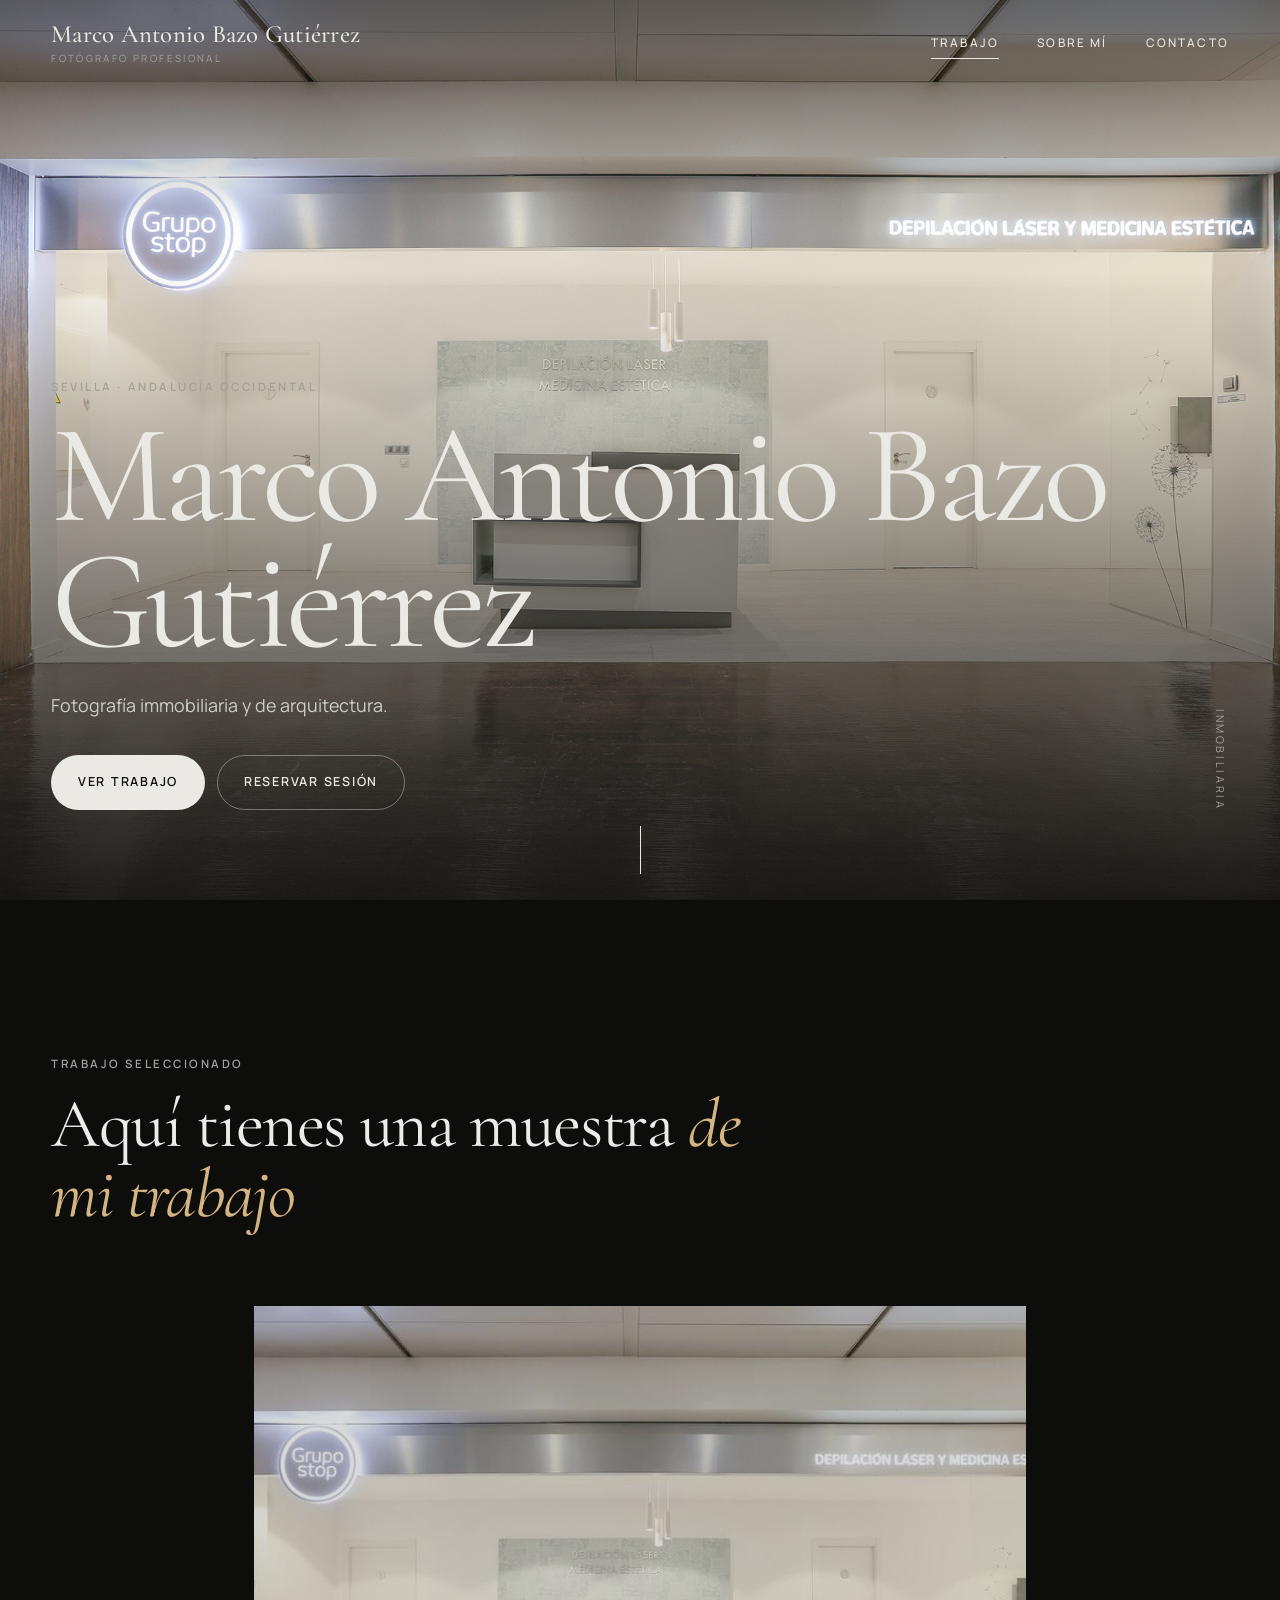
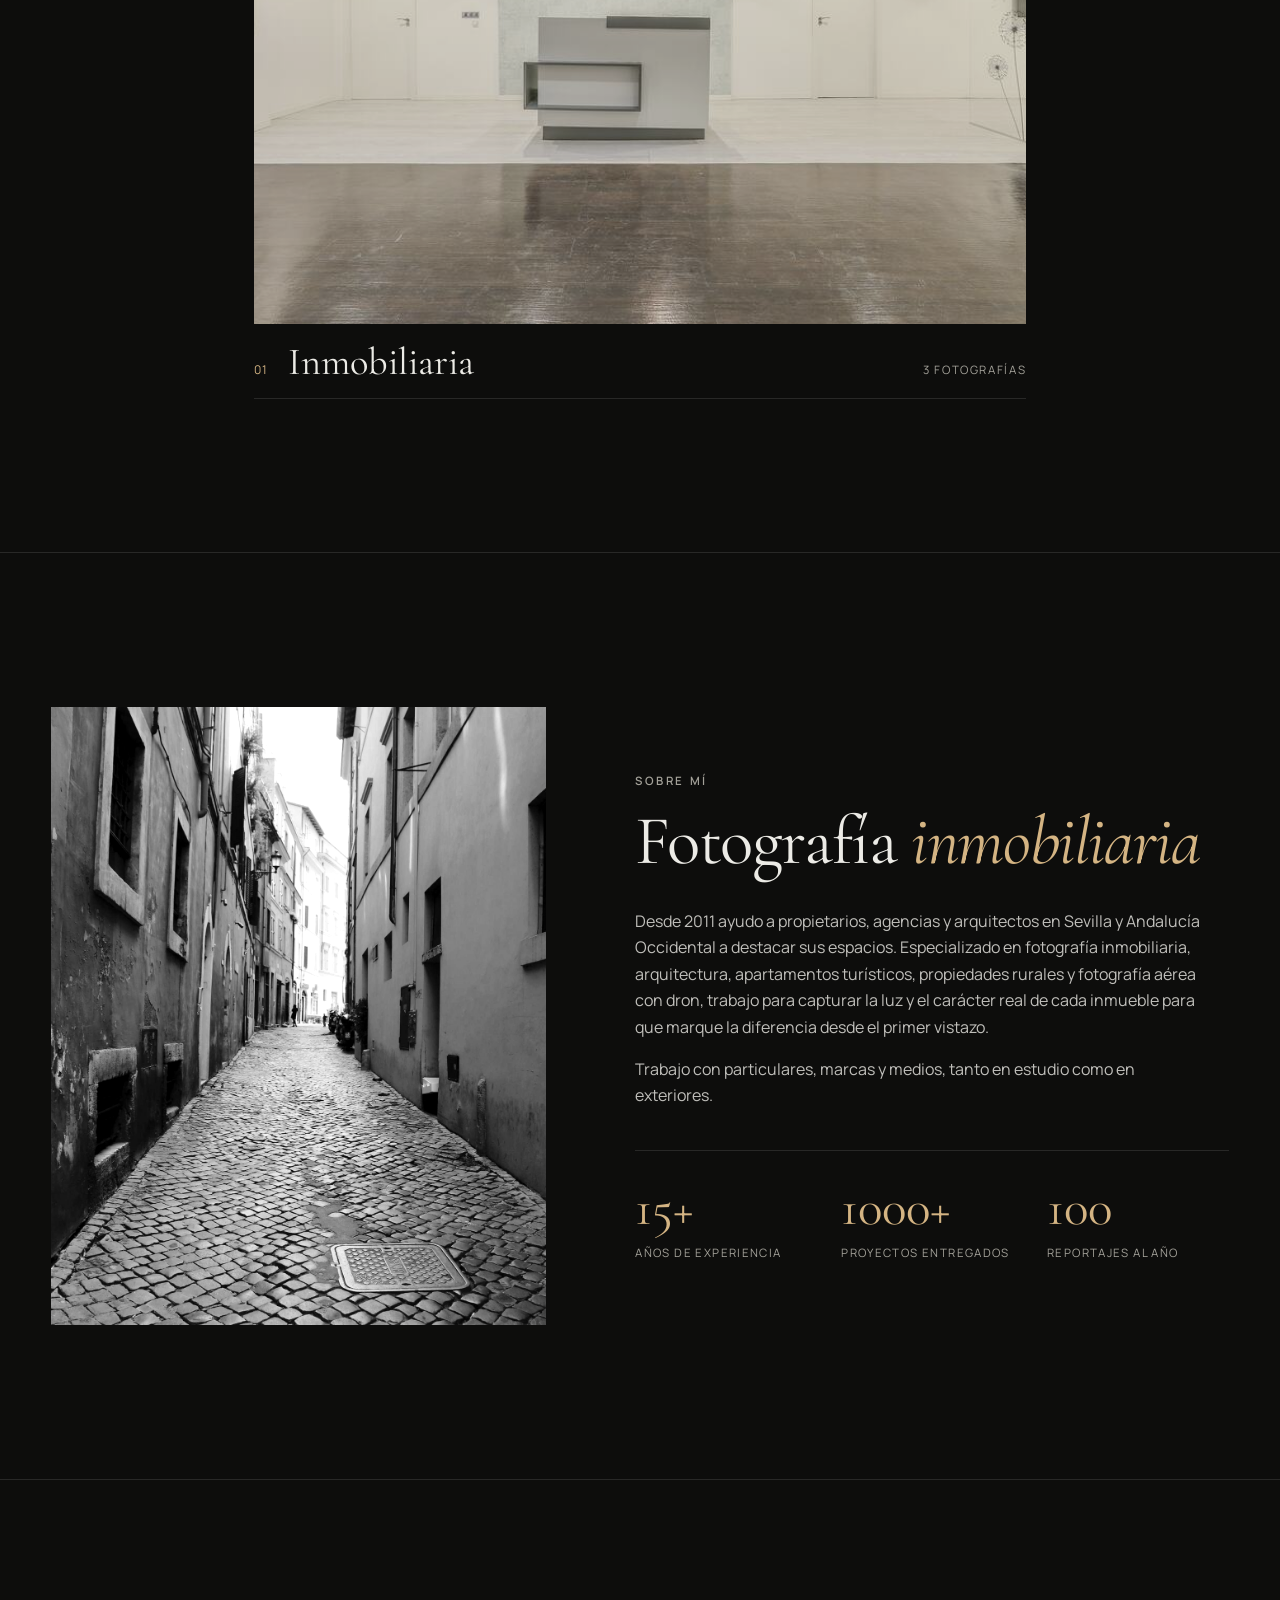
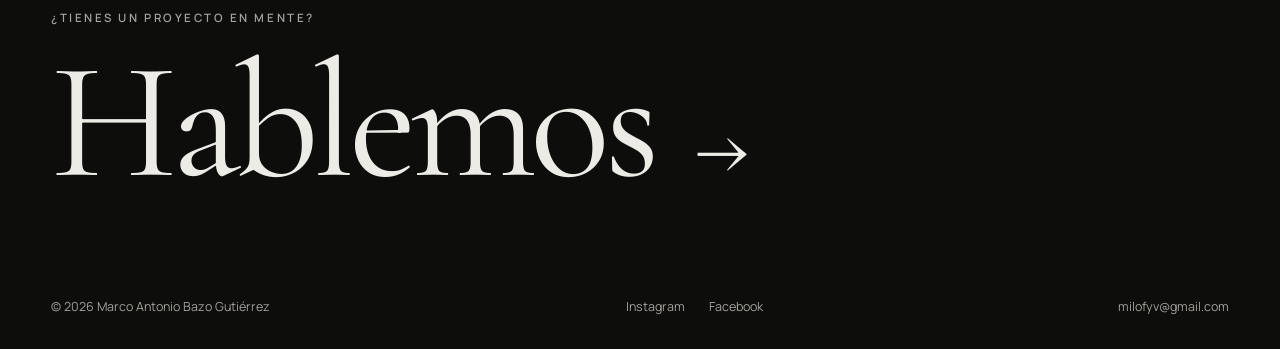
==== index.html @ 2cbc8926 "First commit" ====
<!doctype html>
<html lang="es">
<head>
  <meta charset="utf-8">
  <meta name="viewport" content="width=device-width, initial-scale=1">
  <title>Marco Antonio Bazo - Porfolio fotográfico</title>
  <meta name="description" content="Porfolio de fotografía profesional: inmobiliaria y arquitectura.">
  <link rel="preconnect" href="https://fonts.googleapis.com">
  <link rel="preconnect" href="https://fonts.gstatic.com" crossorigin>
  <link rel="stylesheet" href="https://fonts.googleapis.com/css2?family=Cormorant+Garamond:ital,wght@0,400;0,500;1,400&family=Manrope:wght@400;500;600&display=swap">
  <link rel="stylesheet" href="assets/css/styles.css">
  <script type="module" src="assets/js/home.js"></script>
</head>
<body class="page-home">
  <header class="site-header"></header>

  <main>
    <section class="hero">
      <div class="hero__slides" aria-hidden="true"></div>
      <div class="hero__content">
        <p class="eyebrow hero__location"></p>
        <h1 class="hero__title"></h1>
        <p class="hero__tagline"></p>
        <div class="hero__actions">
          <a class="btn btn--light" href="#trabajo">Ver trabajo</a>
          <a class="btn btn--ghost" href="contacto.html">Reservar sesión</a>
        </div>
      </div>
      <p class="hero__meta"></p>
      <a class="hero__scroll" href="#trabajo" aria-label="Bajar al trabajo"><span></span></a>
    </section>

    <section id="trabajo" class="section">
      <div class="section__head" data-reveal>
        <p class="eyebrow">Trabajo seleccionado</p>
        <h2 class="section__title">Aquí tienes una muestra <em>de mi trabajo</em></h2>
      </div>
      <div class="categories" aria-live="polite">
        <div class="skeleton"></div><div class="skeleton"></div><div class="skeleton"></div>
      </div>
    </section>

    <section id="sobre-mi" class="section about">
      <figure class="about__media" data-reveal><img alt="" loading="lazy"></figure>
      <div class="about__body" data-reveal>
        <p class="eyebrow">Sobre mí</p>
        <h2 class="section__title">Fotografía <em>inmobiliaria</em></h2>
        <div class="about__text"></div>
        <dl class="stats"></dl>
      </div>
    </section>
  </main>

  <footer class="site-footer"></footer>
</body>
</html>
---- assets/css/styles.css ----
/* ==========================================================================
   Porfolio fotográfico — estilos
   ========================================================================== */
:root {
  --bg: #0d0d0c;
  --surface: #161614;
  --text: #ecebe6;
  --muted: #a3a199;
  --line: rgba(236, 235, 230, 0.12);
  --accent: #d4b483;
  --accent-ink: #1a1408;
  --ok: #9cc59a;
  --error: #e59a8c;

  --serif: "Cormorant Garamond", Georgia, "Times New Roman", serif;
  --sans: "Manrope", system-ui, -apple-system, "Segoe UI", sans-serif;

  --gutter: clamp(16px, 4vw, 56px);
  --max: 1440px;
  --ease: cubic-bezier(0.22, 1, 0.36, 1);
}

*, *::before, *::after { box-sizing: border-box; }

html { scroll-behavior: smooth; -webkit-text-size-adjust: 100%; }

body {
  margin: 0;
  background: var(--bg);
  color: var(--text);
  font: 400 16px/1.65 var(--sans);
  -webkit-font-smoothing: antialiased;
  overflow-x: hidden;
}

/* Grano de película muy sutil sobre toda la página */
body::after {
  content: "";
  position: fixed;
  inset: 0;
  pointer-events: none;
  z-index: 100;
  opacity: 0.045;
  background-image: url("data:image/svg+xml,%3Csvg xmlns='http://www.w3.org/2000/svg' width='160' height='160'%3E%3Cfilter id='n'%3E%3CfeTurbulence type='fractalNoise' baseFrequency='.9' numOctaves='3' stitchTiles='stitch'/%3E%3C/filter%3E%3Crect width='100%25' height='100%25' filter='url(%23n)'/%3E%3C/svg%3E");
}

body.no-scroll, body.nav-open { overflow: hidden; }

/* Sin esto, cualquier "display" del CSS anula el atributo hidden (p. ej. el visor
   quedaría como capa invisible a pantalla completa bloqueando los clics). */
[hidden] { display: none !important; }

img { display: block; max-width: 100%; }
a { color: inherit; text-decoration: none; }
button { font: inherit; color: inherit; }
::selection { background: var(--accent); color: var(--accent-ink); }
:focus-visible { outline: 1px solid var(--accent); outline-offset: 4px; }
code { font-size: 0.9em; color: var(--accent); }

em { font-style: italic; color: var(--accent); }

.eyebrow {
  margin: 0 0 1rem;
  font-size: 0.72rem;
  font-weight: 600;
  letter-spacing: 0.22em;
  text-transform: uppercase;
  color: var(--muted);
}

/* ---------- Botones ---------- */
.btn {
  display: inline-flex;
  align-items: center;
  gap: 0.6em;
  padding: 1rem 1.6rem;
  border: 1px solid transparent;
  border-radius: 999px;
  font-size: 0.78rem;
  font-weight: 600;
  letter-spacing: 0.14em;
  text-transform: uppercase;
  cursor: pointer;
  transition: background 0.3s, color 0.3s, border-color 0.3s, transform 0.3s var(--ease);
}
.btn:hover { transform: translateY(-2px); }
.btn--light { background: var(--text); color: var(--bg); }
.btn--light:hover { background: var(--accent); }
.btn--ghost { border-color: rgba(236, 235, 230, 0.4); }
.btn--ghost:hover { border-color: var(--text); background: rgba(236, 235, 230, 0.08); }
.btn--accent { background: var(--accent); color: var(--accent-ink); }
.btn--accent:hover { background: var(--text); }
.btn:disabled { opacity: 0.5; pointer-events: none; }

/* ---------- Cabecera ---------- */
.site-header {
  position: fixed;
  inset: 0 0 auto;
  z-index: 50;
  display: flex;
  align-items: center;
  justify-content: space-between;
  padding: 1.4rem var(--gutter);
  transition: background 0.4s, padding 0.4s var(--ease), border-color 0.4s;
  border-bottom: 1px solid transparent;
}
.site-header.is-scrolled {
  padding-block: 0.9rem;
  background: rgba(13, 13, 12, 0.78);
  backdrop-filter: blur(14px);
  -webkit-backdrop-filter: blur(14px);
  border-color: var(--line);
}
.brand { display: flex; flex-direction: column; line-height: 1.1; position: relative; z-index: 2; }
.brand__name { font: 500 1.55rem/1 var(--serif); letter-spacing: 0.01em; }
.brand__role { font-size: 0.62rem; letter-spacing: 0.24em; text-transform: uppercase; color: var(--muted); margin-top: 0.35rem; }

.site-nav { display: flex; gap: 2.4rem; }
.site-nav a {
  position: relative;
  font-size: 0.74rem;
  font-weight: 500;
  letter-spacing: 0.18em;
  text-transform: uppercase;
  padding-block: 0.4rem;
}
.site-nav a::after {
  content: "";
  position: absolute;
  left: 0; right: 0; bottom: 0;
  height: 1px;
  background: currentColor;
  transform: scaleX(0);
  transform-origin: right;
  transition: transform 0.4s var(--ease);
}
.site-nav a:hover::after, .site-nav a[aria-current="page"]::after { transform: scaleX(1); transform-origin: left; }

.nav-toggle { display: none; }

@media (max-width: 760px) {
  .nav-toggle {
    display: grid;
    gap: 7px;
    position: relative;
    z-index: 2;
    width: 44px; height: 44px;
    place-content: center;
    background: none;
    border: 0;
    cursor: pointer;
  }
  .nav-toggle span { width: 26px; height: 1px; background: var(--text); transition: transform 0.4s var(--ease); }
  .nav-open .nav-toggle span:first-child { transform: translateY(4px) rotate(45deg); }
  .nav-open .nav-toggle span:last-child { transform: translateY(-4px) rotate(-45deg); }

  /* El desenfoque crea un bloque de referencia que limitaría el menú fijo al header. */
  .nav-open .site-header.is-scrolled {
    backdrop-filter: none;
    -webkit-backdrop-filter: none;
  }

  .site-nav {
    position: fixed;
    inset: 0;
    flex-direction: column;
    justify-content: center;
    gap: 1.2rem;
    padding: var(--gutter);
    background: var(--bg);
    opacity: 0;
    visibility: hidden;
    transition: opacity 0.4s, visibility 0.4s;
  }
  .site-nav a { font: 400 clamp(2.4rem, 11vw, 3.4rem)/1.1 var(--serif); letter-spacing: 0; text-transform: none; }
  .nav-open .site-nav { opacity: 1; visibility: visible; }
}

/* ---------- Hero ---------- */
.hero {
  position: relative;
  min-height: 100svh;
  display: flex;
  align-items: flex-end;
  padding: 8rem var(--gutter) clamp(5rem, 10vh, 7rem);
  overflow: hidden;
  isolation: isolate;
}
.hero__slides { position: absolute; inset: 0; z-index: -2; background: var(--surface); }
.hero__slides img {
  position: absolute;
  inset: 0;
  width: 100%;
  height: 100%;
  object-fit: cover;
  opacity: 0;
  transform: scale(1.08);
  transition: opacity 1.6s ease, transform 8s linear;
}
.hero__slides img.is-active { opacity: 1; transform: scale(1); }
.hero::after {
  content: "";
  position: absolute;
  inset: 0;
  z-index: -1;
  background:
    linear-gradient(180deg, rgba(13, 13, 12, 0.55) 0%, transparent 25%),
    linear-gradient(0deg, rgba(13, 13, 12, 0.92) 0%, rgba(13, 13, 12, 0.3) 45%, transparent 70%);
}
.hero__content { max-width: 1100px; animation: rise 1.2s var(--ease) both 0.2s; }
.hero__title {
  margin: 0;
  font: 400 clamp(3.4rem, 11vw, 10rem)/0.9 var(--serif);
  letter-spacing: -0.035em;
}
.hero__tagline {
  max-width: 34rem;
  margin: 1.6rem 0 2.2rem;
  font-size: clamp(1rem, 1.4vw, 1.15rem);
  color: rgba(236, 235, 230, 0.82);
}
.hero__actions { display: flex; flex-wrap: wrap; gap: 0.8rem; }
.hero__meta {
  position: absolute;
  right: var(--gutter);
  bottom: clamp(5rem, 10vh, 7rem);
  margin: 0;
  writing-mode: vertical-rl;
  font-size: 0.68rem;
  letter-spacing: 0.24em;
  text-transform: uppercase;
  color: var(--muted);
  white-space: pre;
}
.hero__scroll {
  position: absolute;
  left: 50%;
  bottom: 1.6rem;
  width: 1px;
  height: 48px;
  background: var(--line);
  overflow: hidden;
}
.hero__scroll span {
  position: absolute;
  inset: 0;
  background: var(--text);
  animation: scrollline 2.2s var(--ease) infinite;
}
@media (max-width: 760px) { .hero__meta { display: none; } }

@keyframes rise { from { opacity: 0; transform: translateY(40px); } }
@keyframes scrollline { 0% { transform: translateY(-100%); } 100% { transform: translateY(100%); } }

/* ---------- Secciones ---------- */
.section {
  max-width: var(--max);
  margin: 0 auto;
  padding: clamp(5rem, 12vw, 10rem) var(--gutter);
}
.section__head { max-width: 46rem; margin-bottom: clamp(3rem, 6vw, 5rem); }
.section__title {
  margin: 0;
  font: 400 clamp(2.4rem, 5.4vw, 4.6rem)/1.02 var(--serif);
  letter-spacing: -0.02em;
}

/* ---------- Tarjetas de categoría (rejilla editorial asimétrica) ---------- */
.categories {
  display: grid;
  grid-template-columns: repeat(12, 1fr);
  gap: clamp(2.5rem, 5vw, 4.5rem) clamp(1rem, 3vw, 3rem);
}
.category-card { grid-column: span 6; display: block; }
.category-card:nth-child(4n + 1) { grid-column: 1 / span 7; }
.category-card:nth-child(4n + 2) { grid-column: 9 / span 4; margin-top: clamp(4rem, 14vw, 12rem); }
.category-card:nth-child(4n + 3) { grid-column: 2 / span 5; }
.category-card:nth-child(4n + 4) { grid-column: 7 / span 6; margin-top: clamp(2rem, 8vw, 7rem); }
.category-card:last-child:nth-child(odd) { grid-column: 3 / span 8; }

.category-card__media {
  margin: 0;
  aspect-ratio: 4 / 5;
  overflow: hidden;
  background: var(--surface);
}
.category-card:nth-child(4n + 1) .category-card__media,
.category-card:last-child:nth-child(odd) .category-card__media { aspect-ratio: 5 / 4; }
.category-card__media img {
  width: 100%;
  height: 100%;
  object-fit: cover;
  filter: brightness(0.86) saturate(0.92);
  transform: scale(1.02);
  transition: transform 1.2s var(--ease), filter 0.8s;
}
.category-card:hover img { transform: scale(1.07); filter: brightness(1) saturate(1); }
.category-card__body {
  display: grid;
  grid-template-columns: auto minmax(0, 1fr) auto;
  align-items: baseline;
  gap: clamp(0.5rem, 2vw, 1.2rem);
  padding-top: 1.2rem;
  border-bottom: 1px solid var(--line);
  padding-bottom: 1rem;
}
.category-card__index { font-size: 0.75rem; letter-spacing: 0.12em; color: var(--accent); }
.category-card__title {
  margin: 0;
  font: 400 clamp(1.8rem, 3vw, 2.6rem)/1 var(--serif);
  overflow-wrap: anywhere;
  transition: transform 0.5s var(--ease);
}
.category-card:hover .category-card__title { transform: translateX(0.5rem); font-style: italic; }
.category-card__count { font-size: 0.72rem; letter-spacing: 0.14em; text-transform: uppercase; color: var(--muted); }

@media (max-width: 760px) {
  .categories { grid-template-columns: 1fr; }
  .category-card, .category-card:nth-child(n) { grid-column: auto; margin-top: 0; }
  .category-card:last-child:nth-child(odd) { grid-column: auto; }
  .category-card:nth-child(n) .category-card__media { aspect-ratio: 4 / 5; }
}

/* ---------- Sobre mí ---------- */
.about {
  display: grid;
  grid-template-columns: minmax(0, 5fr) minmax(0, 6fr);
  gap: clamp(2.5rem, 7vw, 7rem);
  align-items: center;
  border-top: 1px solid var(--line);
}
.about__media { margin: 0; aspect-ratio: 4 / 5; overflow: hidden; background: var(--surface); }
.about__media img { width: 100%; height: 100%; object-fit: cover; filter: grayscale(1) contrast(1.05); }
.about__text { margin: 2rem 0 2.6rem; color: rgba(236, 235, 230, 0.8); max-width: 36rem; }
.about__text p { margin: 0 0 1em; }
.stats { display: grid; grid-template-columns: repeat(3, 1fr); gap: 1.5rem; margin: 0; padding-top: 2rem; border-top: 1px solid var(--line); }
.stats div { display: flex; flex-direction: column-reverse; }
.stats dd { margin: 0; font: 400 clamp(2.4rem, 4vw, 3.4rem)/1 var(--serif); color: var(--accent); }
.stats dt { margin-top: 0.5rem; font-size: 0.72rem; letter-spacing: 0.12em; text-transform: uppercase; color: var(--muted); }

@media (max-width: 860px) {
  .about { grid-template-columns: 1fr; }
}

/* ---------- Página de galería ---------- */
.page-gallery main { padding-top: clamp(8rem, 16vw, 12rem); }
.back-link {
  display: inline-block;
  margin-bottom: 3rem;
  font-size: 0.74rem;
  letter-spacing: 0.16em;
  text-transform: uppercase;
  color: var(--muted);
  transition: color 0.3s;
}
.back-link:hover { color: var(--text); }
.gallery-head { margin-bottom: clamp(3rem, 7vw, 6rem); }
.gallery-head__title {
  margin: 0;
  font: 400 clamp(3.2rem, 10vw, 8.5rem)/0.92 var(--serif);
  letter-spacing: -0.035em;
  animation: rise 1s var(--ease) both;
}
.gallery-head__info {
  display: flex;
  flex-wrap: wrap;
  justify-content: space-between;
  align-items: flex-end;
  gap: 1rem 3rem;
  margin-top: 2rem;
  padding-top: 1.4rem;
  border-top: 1px solid var(--line);
}
.gallery-head__desc { margin: 0; max-width: 40rem; color: rgba(236, 235, 230, 0.8); }
.gallery-head__count { margin: 0; font-size: 0.72rem; letter-spacing: 0.16em; text-transform: uppercase; color: var(--muted); }

.masonry { columns: 3 280px; column-gap: clamp(0.75rem, 1.6vw, 1.5rem); }
.masonry__item {
  position: relative;
  display: block;
  width: 100%;
  margin: 0 0 clamp(0.75rem, 1.6vw, 1.5rem);
  padding: 0;
  border: 0;
  background: var(--surface);
  break-inside: avoid;
  cursor: zoom-in;
  overflow: hidden;
}
.masonry__item img {
  width: 100%;
  height: auto;
  opacity: 0;
  transition: opacity 0.8s ease, transform 1s var(--ease);
}
.masonry__item.is-loaded img { opacity: 1; }
.masonry__item::after {
  content: "";
  position: absolute;
  inset: 0;
  background: linear-gradient(0deg, rgba(13, 13, 12, 0.35), transparent 40%);
  opacity: 0;
  transition: opacity 0.5s;
}
.masonry__item:hover img { transform: scale(1.035); }
.masonry__item:hover::after { opacity: 1; }

.category-pager {
  display: flex;
  justify-content: space-between;
  gap: 2rem;
  margin-top: clamp(4rem, 10vw, 8rem);
  padding-top: 2rem;
  border-top: 1px solid var(--line);
}
.category-pager__link { display: flex; flex-direction: column; }
.category-pager__link--next { text-align: right; margin-left: auto; }
.category-pager__link .eyebrow { margin-bottom: 0.5rem; }
.category-pager__title { font: 400 clamp(1.8rem, 4vw, 3.2rem)/1 var(--serif); transition: color 0.3s; }
.category-pager__link:hover .category-pager__title { color: var(--accent); font-style: italic; }

/* ---------- Visor (lightbox) ---------- */
.lightbox {
  position: fixed;
  inset: 0;
  z-index: 200;
  display: grid;
  grid-template-rows: 1fr auto;
  background: rgba(8, 8, 7, 0.97);
  opacity: 0;
  transition: opacity 0.25s ease;
}
.lightbox.is-open { opacity: 1; }
.lightbox__stage { display: grid; place-items: center; padding: 4.5rem clamp(1rem, 7vw, 6rem) 0; min-height: 0; }
.lightbox__img {
  max-width: 100%;
  max-height: calc(100svh - 9rem);
  object-fit: contain;
  opacity: 0;
  transform: scale(0.985);
  transition: opacity 0.4s ease, transform 0.6s var(--ease);
}
.lightbox__img.is-loaded { opacity: 1; transform: none; }
.lightbox__bar {
  display: flex;
  gap: 1.5rem;
  justify-content: center;
  align-items: baseline;
  padding: 1.2rem var(--gutter) 1.6rem;
  font-size: 0.8rem;
  color: var(--muted);
}
.lightbox__counter { letter-spacing: 0.14em; color: var(--text); }
.lightbox__caption { font: italic 400 1.1rem/1.3 var(--serif); }
.lightbox__btn {
  position: absolute;
  width: 52px; height: 52px;
  border: 1px solid var(--line);
  border-radius: 50%;
  background: rgba(13, 13, 12, 0.5);
  font-size: 1.1rem;
  cursor: pointer;
  transition: background 0.3s, border-color 0.3s;
}
.lightbox__btn:hover { background: var(--text); color: var(--bg); border-color: var(--text); }
.lightbox__close { top: 1rem; right: var(--gutter); }
.lightbox__prev, .lightbox__next { top: 50%; transform: translateY(-50%); }
.lightbox__prev { left: var(--gutter); }
.lightbox__next { right: var(--gutter); }
@media (max-width: 760px) {
  .lightbox__prev, .lightbox__next { top: auto; bottom: 0.9rem; transform: none; width: 44px; height: 44px; }
  .lightbox__bar { padding-inline: 4.5rem; flex-direction: column; align-items: center; gap: 0.3rem; text-align: center; }
}

/* ---------- Contacto ---------- */
.page-contact main { padding-top: clamp(8rem, 16vw, 12rem); }
.contact { display: grid; grid-template-columns: minmax(0, 5fr) minmax(0, 6fr); gap: clamp(3rem, 8vw, 8rem); align-items: start; }
.contact__title {
  margin: 0;
  font: 400 clamp(3rem, 7.5vw, 6.5rem)/0.95 var(--serif);
  letter-spacing: -0.03em;
}
.contact__lead { margin: 1.8rem 0 3rem; max-width: 30rem; color: rgba(236, 235, 230, 0.8); }
.contact-info dl { margin: 0; display: grid; gap: 1.3rem; }
.contact-info dl div { display: grid; grid-template-columns: 7rem 1fr; gap: 1rem; padding-bottom: 1.3rem; border-bottom: 1px solid var(--line); }
.contact-info dt { font-size: 0.7rem; letter-spacing: 0.16em; text-transform: uppercase; color: var(--muted); padding-top: 0.2rem; }
.contact-info dd { margin: 0; overflow-wrap: anywhere; }
.contact-info a:hover { color: var(--accent); }
.contact-info__social { display: flex; flex-wrap: wrap; gap: 0.4rem 1.2rem; }
.availability { display: inline-flex; align-items: center; gap: 0.7rem; margin-top: 2rem; font-size: 0.85rem; }
.availability .dot { width: 8px; height: 8px; border-radius: 50%; background: var(--ok); box-shadow: 0 0 0 0 rgba(156, 197, 154, 0.6); animation: pulse 2s infinite; }
@keyframes pulse { 70% { box-shadow: 0 0 0 10px rgba(156, 197, 154, 0); } 100% { box-shadow: 0 0 0 0 rgba(156, 197, 154, 0); } }

.contact-form {
  display: grid;
  gap: 1.6rem;
  padding: clamp(1.5rem, 4vw, 3rem);
  background: var(--surface);
  border: 1px solid var(--line);
}
.field-row { display: grid; grid-template-columns: 1fr 1fr; gap: 1.6rem; }
.field { position: relative; }
.field input, .field select, .field textarea {
  width: 100%;
  padding: 1.6rem 0 0.6rem;
  border: 0;
  border-bottom: 1px solid rgba(236, 235, 230, 0.25);
  border-radius: 0;
  background: transparent;
  color: var(--text);
  font: inherit;
  color-scheme: dark;
  transition: border-color 0.3s;
  -webkit-appearance: none;
  appearance: none;
}
.field textarea { resize: vertical; min-height: 8rem; }
.field select { cursor: pointer; background: url("data:image/svg+xml,%3Csvg xmlns='http://www.w3.org/2000/svg' width='12' height='8'%3E%3Cpath d='M1 1l5 5 5-5' fill='none' stroke='%23a3a199'/%3E%3C/svg%3E") right 0.2rem bottom 1rem no-repeat; }
.field select option { background: var(--surface); }
.field input:focus, .field select:focus, .field textarea:focus { outline: none; border-color: var(--accent); }
.field label {
  position: absolute;
  left: 0;
  top: 1.6rem;
  color: var(--muted);
  pointer-events: none;
  transform-origin: left top;
  transition: transform 0.3s var(--ease), color 0.3s;
}
.field input:focus + label, .field input:not(:placeholder-shown) + label,
.field textarea:focus + label, .field textarea:not(:placeholder-shown) + label,
.field select:focus + label, .field select:valid + label,
.field input[type="date"] + label {
  transform: translateY(-1.4rem) scale(0.72);
  color: var(--accent);
  letter-spacing: 0.08em;
  text-transform: uppercase;
}
.contact-form .btn { justify-self: start; margin-top: 0.6rem; }
.hp { position: absolute; left: -9999px; }
.form-status { margin: 0; min-height: 1.5em; font-size: 0.9rem; }
.form-status--ok { color: var(--ok); }
.form-status--error { color: var(--error); }
.form-status--pending { color: var(--muted); }

@media (max-width: 860px) {
  .contact { grid-template-columns: 1fr; }
}
@media (max-width: 760px) {
  .masonry { columns: 2 220px; }
}
@media (max-width: 520px) {
  .masonry { columns: 1; }
  .field-row { grid-template-columns: 1fr; }
  .contact-info dl div { grid-template-columns: 1fr; gap: 0.2rem; }
}

/* ---------- Pie ---------- */
.site-footer {
  max-width: var(--max);
  margin: 0 auto;
  padding: clamp(4rem, 10vw, 8rem) var(--gutter) 2rem;
  border-top: 1px solid var(--line);
}
.footer__big {
  display: inline-flex;
  align-items: baseline;
  gap: 0.25em;
  font: 400 clamp(3.6rem, 13vw, 11rem)/0.95 var(--serif);
  letter-spacing: -0.04em;
  transition: color 0.4s;
}
.footer__big span { font-size: 0.5em; transition: transform 0.5s var(--ease); }
.footer__big:hover { color: var(--accent); font-style: italic; }
.footer__big:hover span { transform: translateX(0.3em); }
.footer__bar {
  display: flex;
  flex-wrap: wrap;
  justify-content: space-between;
  gap: 1rem 2rem;
  margin-top: clamp(3rem, 8vw, 6rem);
  font-size: 0.78rem;
  color: var(--muted);
}
.footer__social { display: flex; gap: 1.5rem; }
.footer__bar a:hover { color: var(--text); }
.page-contact .footer__cta { display: none; }
.page-contact .footer__bar { margin-top: 0; }

/* ---------- Estados ---------- */
.skeleton {
  aspect-ratio: 4 / 5;
  background: linear-gradient(100deg, var(--surface) 30%, #1f1f1c 50%, var(--surface) 70%) 0 0 / 300% 100%;
  animation: shimmer 1.6s linear infinite;
  grid-column: span 4;
  margin-bottom: 1rem;
}
@keyframes shimmer { to { background-position: -150% 0; } }
.notice {
  grid-column: 1 / -1;
  padding: 2rem;
  border: 1px dashed var(--line);
  color: var(--muted);
}
.notice p { margin: 0 0 0.6rem; }
.notice strong { color: var(--text); }
.notice a { color: var(--accent); }
.notice__detail { font-family: ui-monospace, monospace; font-size: 0.8rem; opacity: 0.7; }

/* ---------- Animación de entrada ---------- */
[data-reveal] { opacity: 0; transform: translateY(32px); transition: opacity 1s var(--ease), transform 1s var(--ease); }
[data-reveal].is-visible { opacity: 1; transform: none; }
.masonry [data-reveal]:nth-child(3n + 2) { transition-delay: 0.08s; }
.masonry [data-reveal]:nth-child(3n + 3) { transition-delay: 0.16s; }

@media (prefers-reduced-motion: reduce) {
  *, *::before, *::after { animation: none !important; transition: none !important; scroll-behavior: auto !important; }
  [data-reveal] { opacity: 1; transform: none; }
}

/* ---------- Vídeos (YouTube) ---------- */
.masonry__item--video img { aspect-ratio: 16 / 9; object-fit: cover; }
.masonry__item--video::after { opacity: 1; background: linear-gradient(0deg, rgba(13, 13, 12, 0.75), transparent 55%); }
.masonry__play {
  position: absolute;
  top: 50%;
  left: 50%;
  z-index: 1;
  width: 64px;
  height: 64px;
  border: 1px solid rgba(236, 235, 230, 0.7);
  border-radius: 50%;
  background: rgba(13, 13, 12, 0.35);
  backdrop-filter: blur(6px);
  -webkit-backdrop-filter: blur(6px);
  transform: translate(-50%, -50%);
  transition: background 0.4s, border-color 0.4s, transform 0.5s var(--ease);
}
.masonry__play::before {
  content: "";
  position: absolute;
  top: 50%;
  left: 54%;
  border-style: solid;
  border-width: 8px 0 8px 13px;
  border-color: transparent transparent transparent var(--text);
  transform: translate(-50%, -50%);
}
.masonry__item--video:hover .masonry__play { background: var(--accent); border-color: var(--accent); transform: translate(-50%, -50%) scale(1.08); }
.masonry__item--video:hover .masonry__play::before { border-left-color: var(--accent-ink); }
.masonry__label {
  position: absolute;
  left: 1rem;
  right: 1rem;
  bottom: 0.9rem;
  z-index: 1;
  font: italic 400 1.15rem/1.2 var(--serif);
  text-align: left;
}

.lightbox__video { width: min(100%, calc((100svh - 9rem) * 16 / 9)); aspect-ratio: 16 / 9; }
.lightbox__video iframe { width: 100%; height: 100%; border: 0; background: #000; }
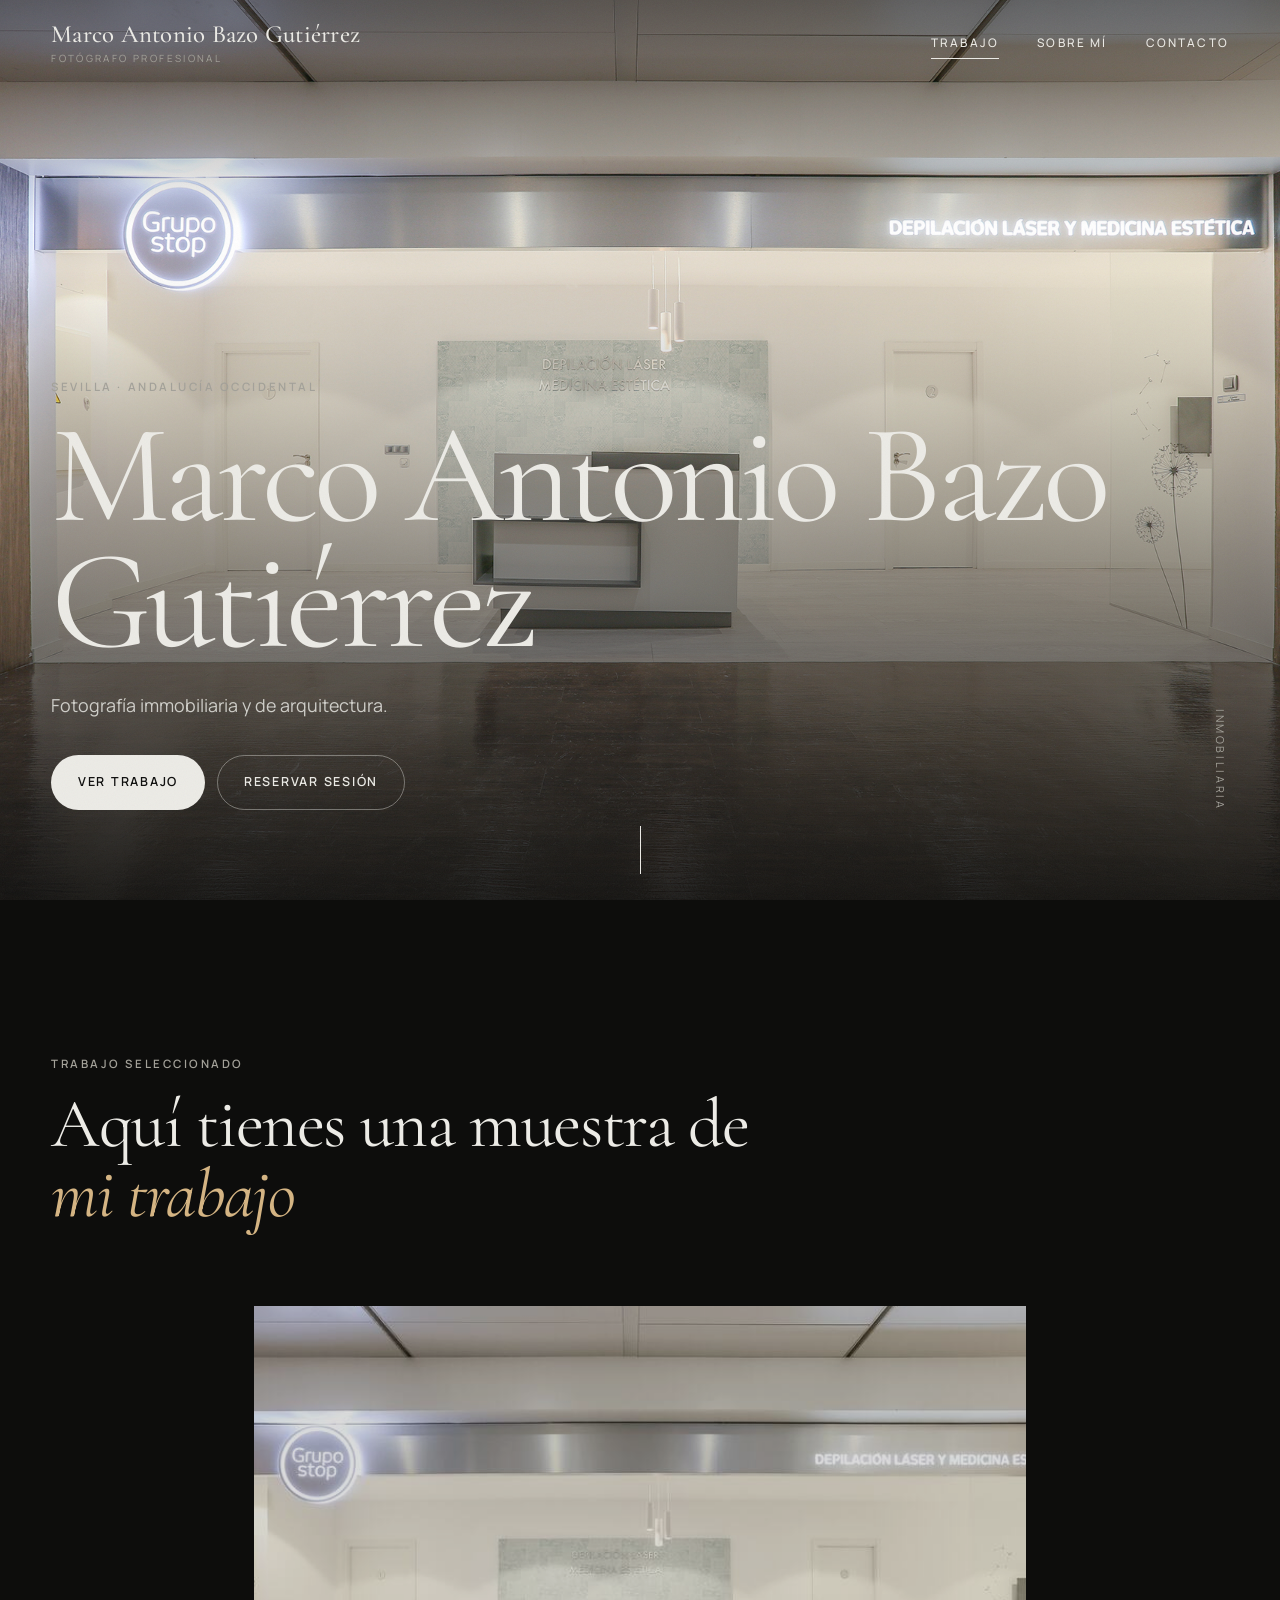
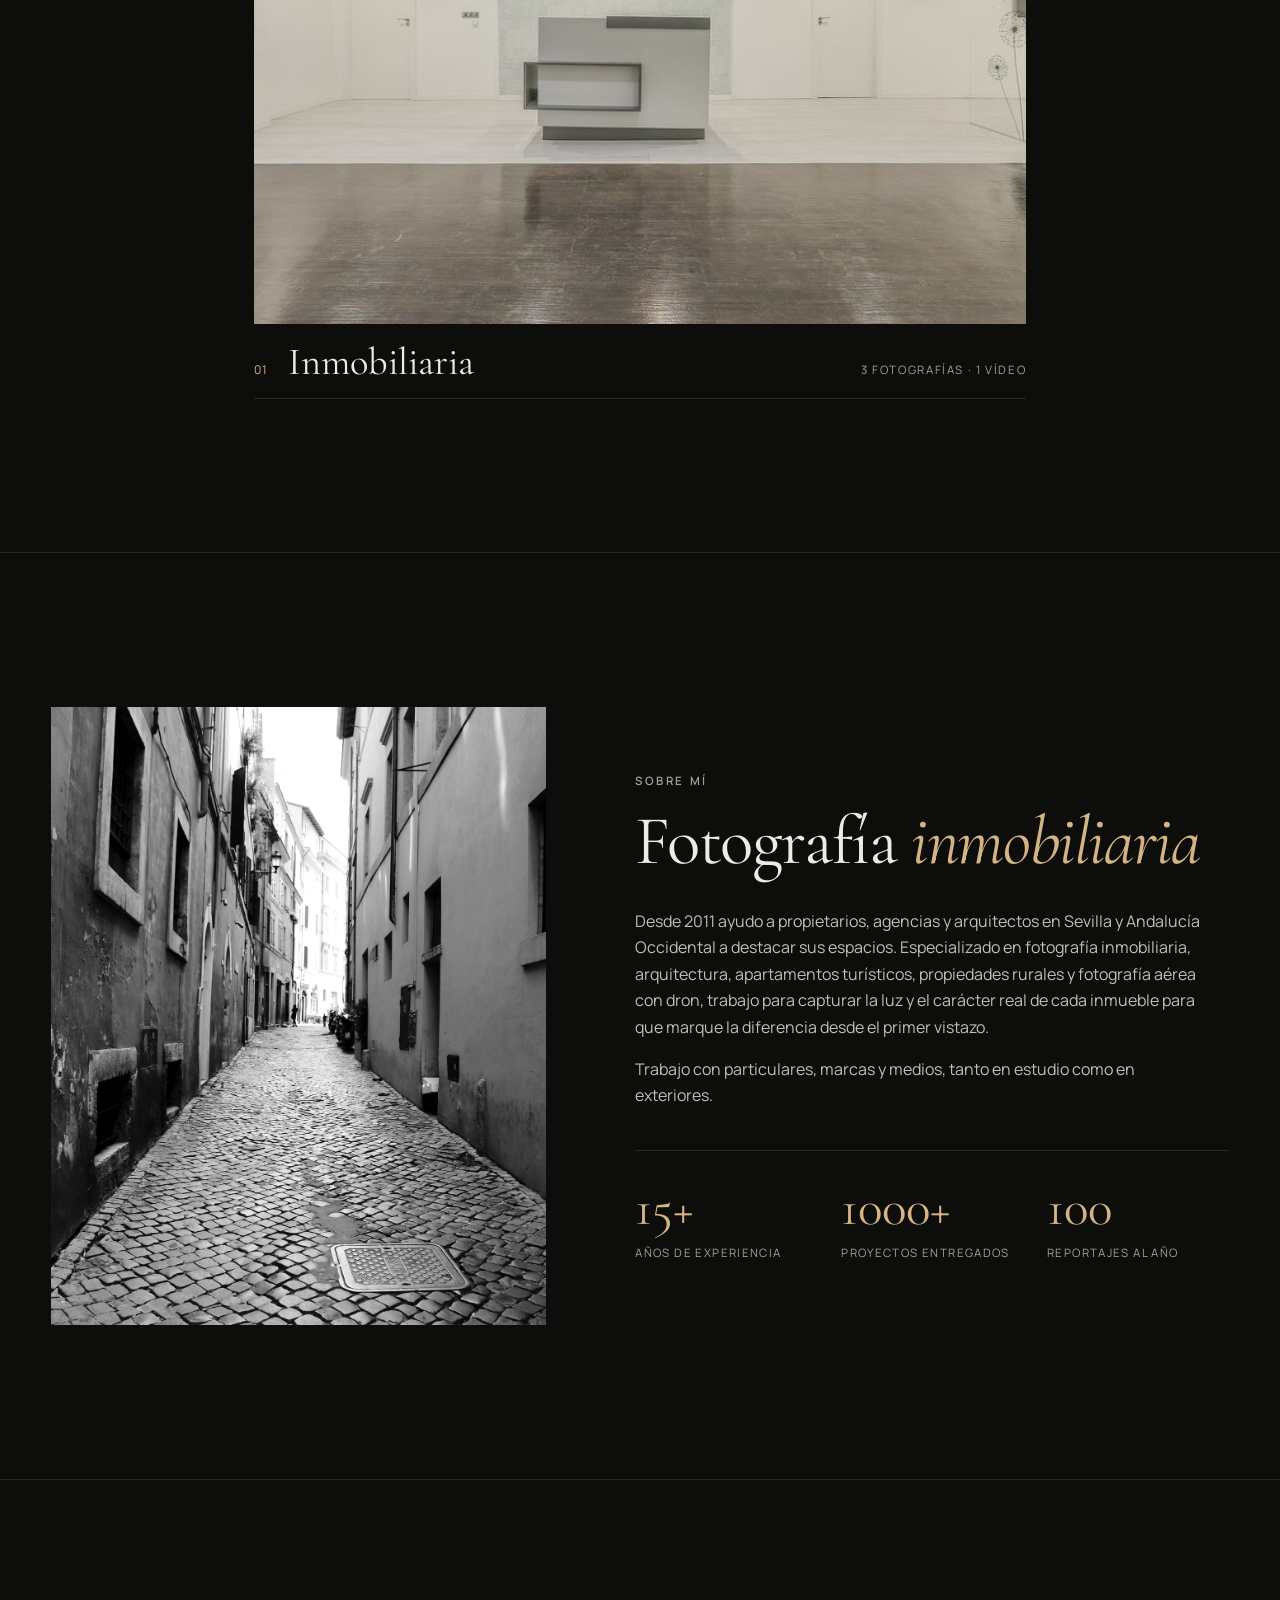
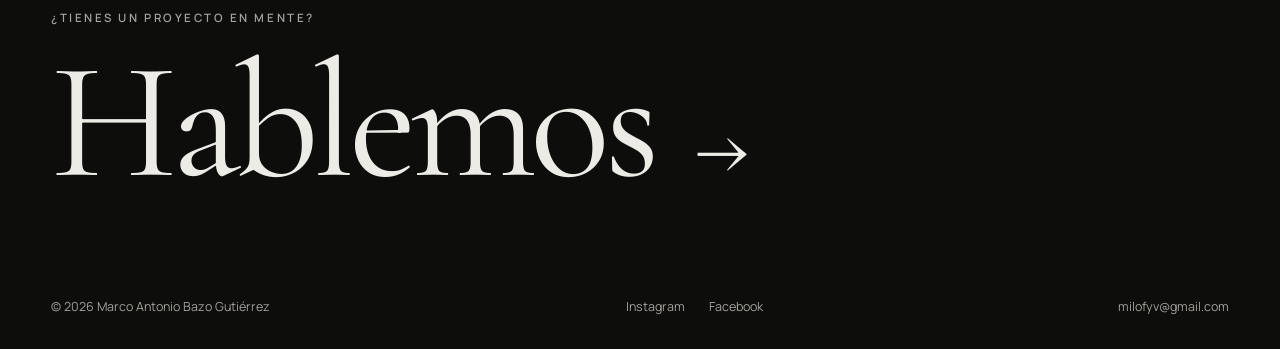
==== commit ce9f19f0: "Changes code" ====
--- a/index.html
+++ b/index.html
@@ -33,7 +33,7 @@
     <section id="trabajo" class="section">
       <div class="section__head" data-reveal>
         <p class="eyebrow">Trabajo seleccionado</p>
-        <h2 class="section__title">Aquí tienes una muestra <em>de mi trabajo</em></h2>
+        <h2 class="section__title">Aquí tienes una muestra de <em>mi trabajo</em></h2>
       </div>
       <div class="categories" aria-live="polite">
         <div class="skeleton"></div><div class="skeleton"></div><div class="skeleton"></div>
